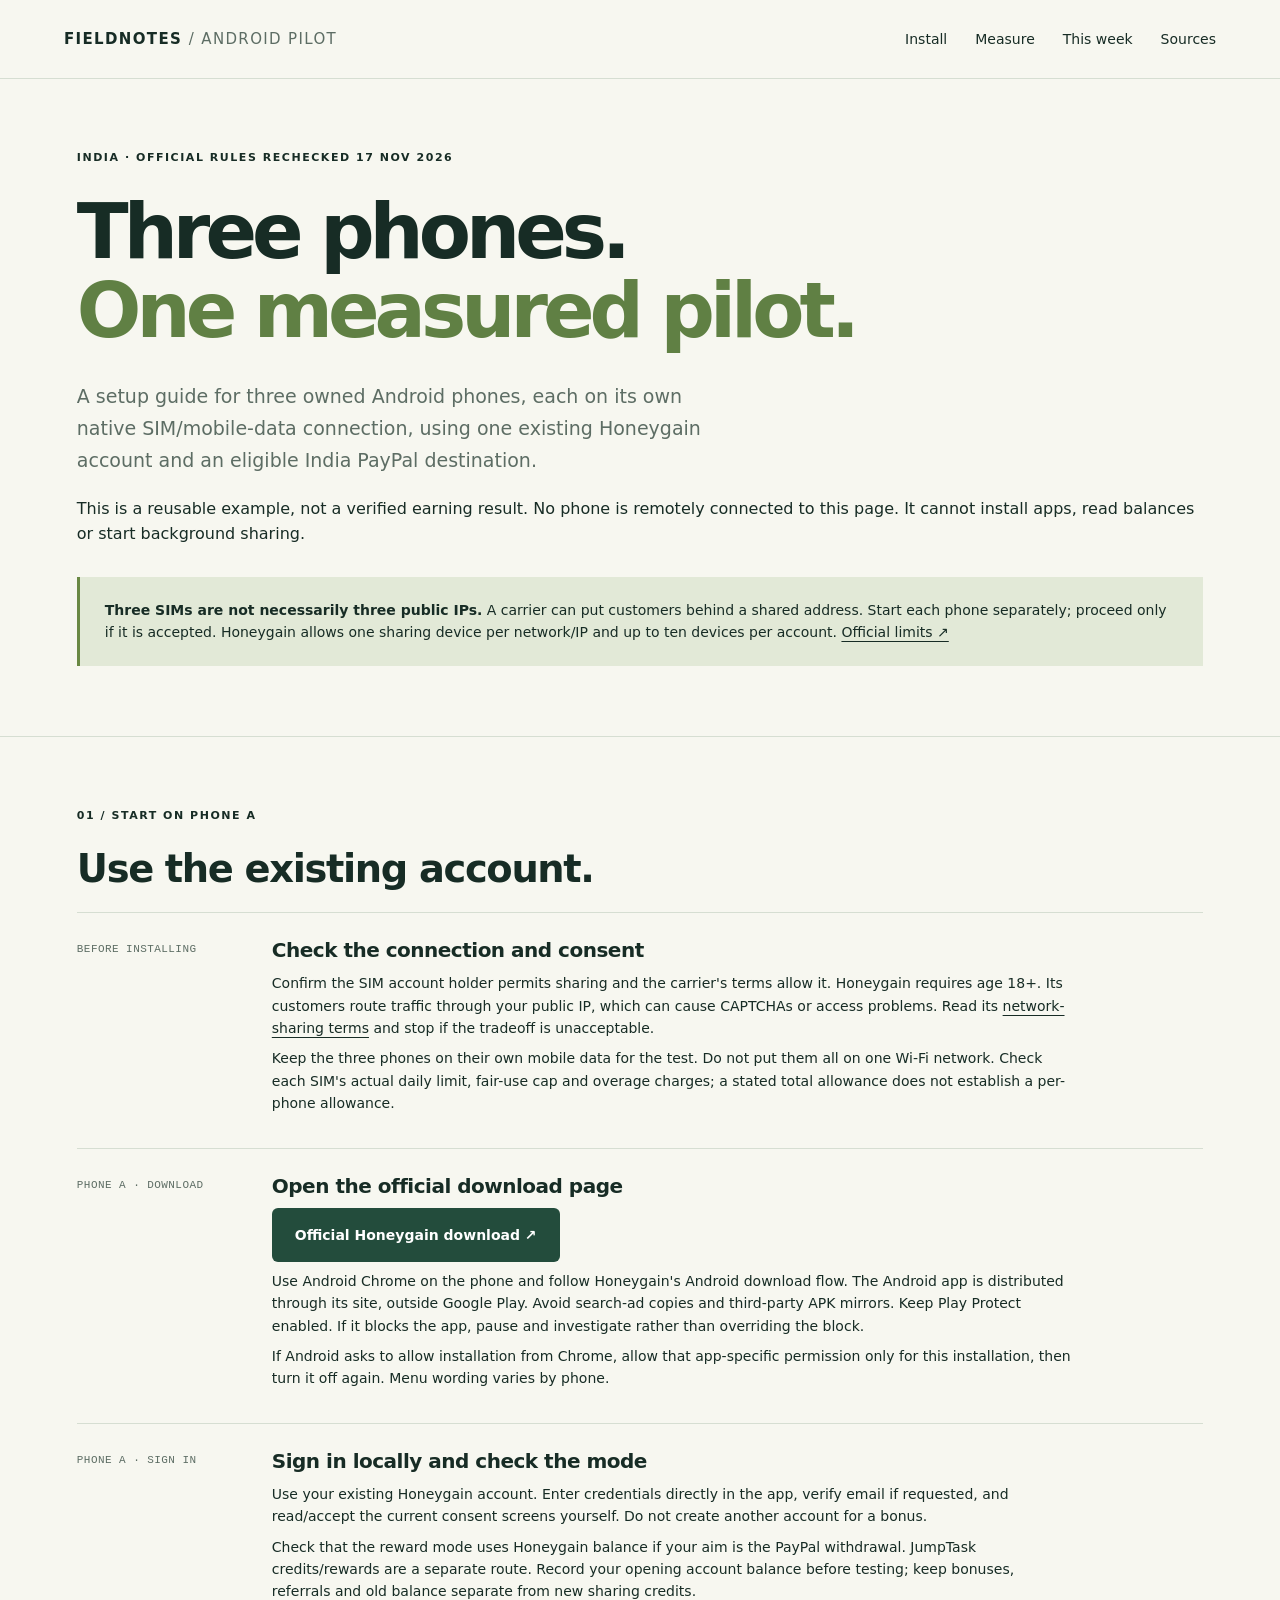
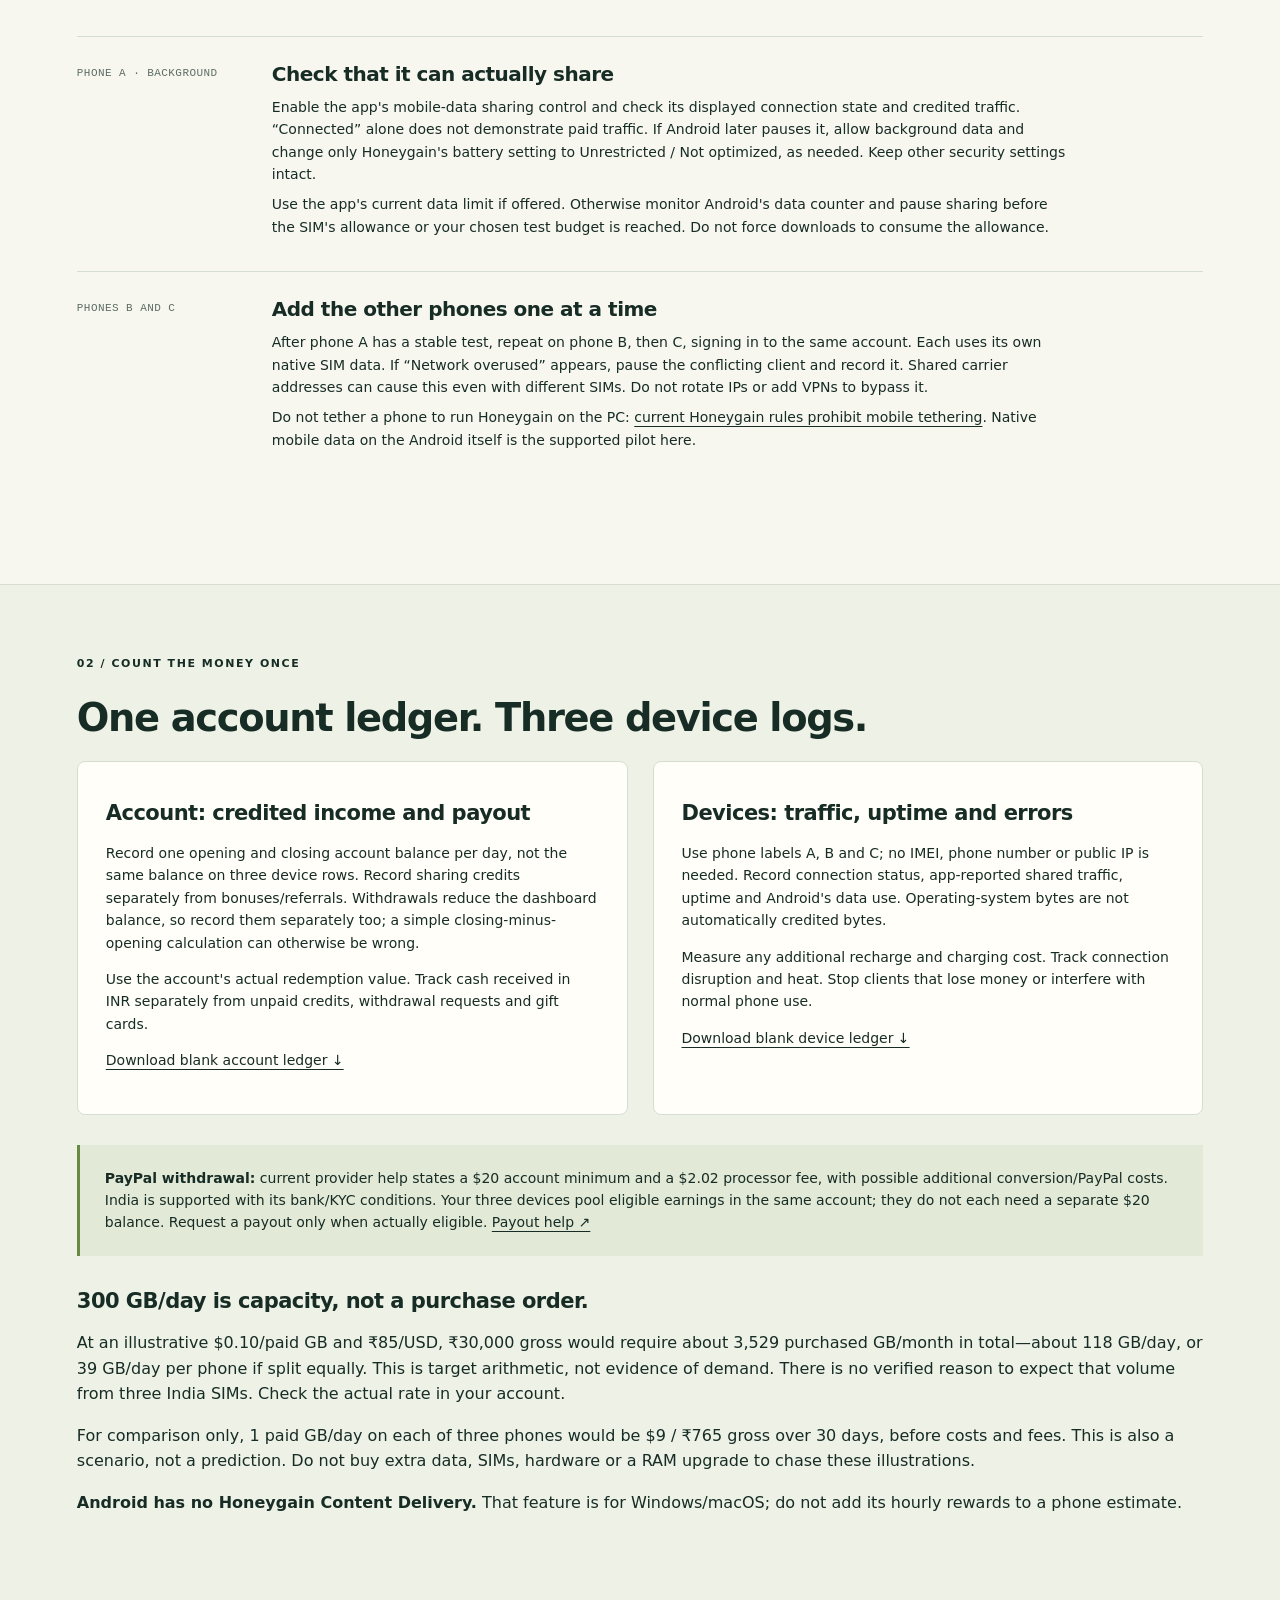
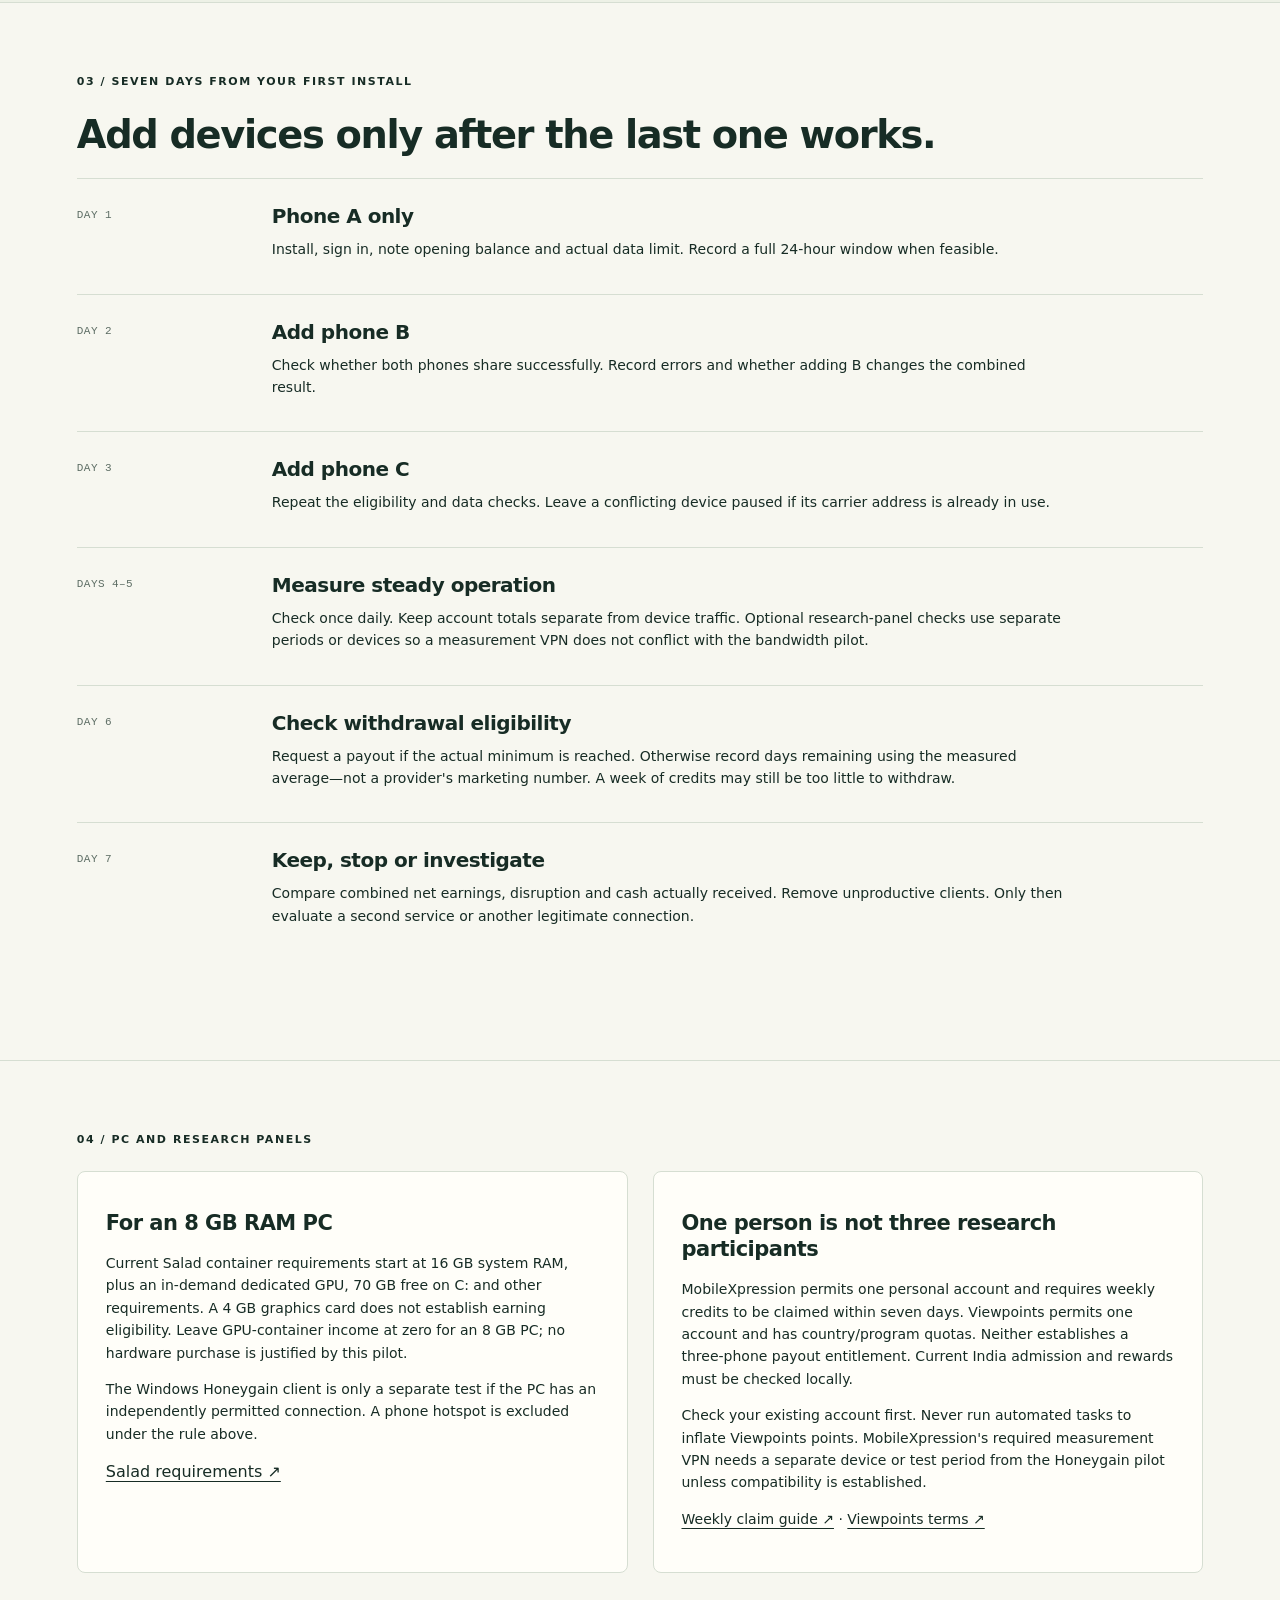
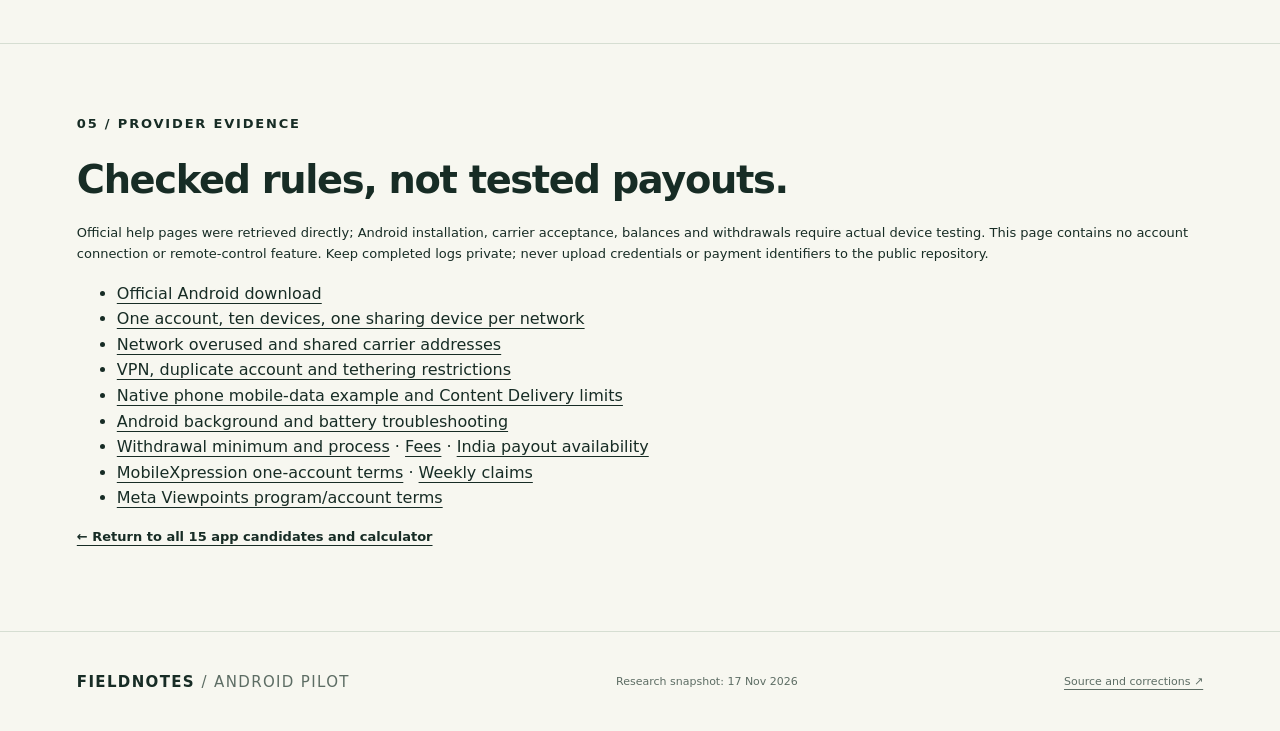
==== android-pilot.html @ 5cc28f3d "Add three-phone Android pilot and verify research-panel account rules" ====
<!doctype html>
<html lang="en">
<head>
  <meta charset="utf-8">
  <meta name="viewport" content="width=device-width,initial-scale=1">
  <meta name="description" content="A measured Honeygain pilot for three Android phones with separate SIM data connections in India.">
  <link rel="icon" href="data:,">
  <link rel="stylesheet" href="site.css">
  <title>Three Android phones · Passive Income Field Guide</title>
</head>
<body>
<a class="skip" href="#main">Skip to content</a>
<header>
  <a class="brand" href="./">FIELDNOTES <span>/ ANDROID PILOT</span></a>
  <nav aria-label="Pilot navigation"><a href="#install">Install</a><a href="#measure">Measure</a><a href="#week">This week</a><a href="#sources">Sources</a></nav>
</header>
<main id="main">
  <section class="section">
    <p class="eyebrow">INDIA · OFFICIAL RULES RECHECKED 17 NOV 2026</p>
    <h1 style="font-size:clamp(40px,6vw,76px)">Three phones.<br><em>One measured pilot.</em></h1>
    <p class="intro">A setup guide for three owned Android phones, each on its own native SIM/mobile-data connection, using one existing Honeygain account and an eligible India PayPal destination.</p>
    <p>This is a reusable example, not a verified earning result. No phone is remotely connected to this page. It cannot install apps, read balances or start background sharing.</p>
    <div class="callout"><strong>Three SIMs are not necessarily three public IPs.</strong> A carrier can put customers behind a shared address. Start each phone separately; proceed only if it is accepted. Honeygain allows one sharing device per network/IP and up to ten devices per account. <a href="https://support.honeygain.com/hc/en-us/articles/30688346556956-How-many-devices-can-I-use-and-how-do-I-manage-them">Official limits ↗</a></div>
  </section>
  <section class="section" id="install">
    <p class="eyebrow">01 / START ON PHONE A</p>
    <h2>Use the existing account.</h2>
    <ol class="timeline">
      <li><span>BEFORE INSTALLING</span><div><h3>Check the connection and consent</h3><p>Confirm the SIM account holder permits sharing and the carrier's terms allow it. Honeygain requires age 18+. Its customers route traffic through your public IP, which can cause CAPTCHAs or access problems. Read its <a href="https://www.honeygain.com/terms-of-use/">network-sharing terms</a> and stop if the tradeoff is unacceptable.</p><p>Keep the three phones on their own mobile data for the test. Do not put them all on one Wi-Fi network. Check each SIM's actual daily limit, fair-use cap and overage charges; a stated total allowance does not establish a per-phone allowance.</p></div></li>
      <li><span>PHONE A · DOWNLOAD</span><div><h3>Open the official download page</h3><p><a class="button" href="https://www.honeygain.com/download/">Official Honeygain download ↗</a></p><p>Use Android Chrome on the phone and follow Honeygain's Android download flow. The Android app is distributed through its site, outside Google Play. Avoid search-ad copies and third-party APK mirrors. Keep Play Protect enabled. If it blocks the app, pause and investigate rather than overriding the block.</p><p>If Android asks to allow installation from Chrome, allow that app-specific permission only for this installation, then turn it off again. Menu wording varies by phone.</p></div></li>
      <li><span>PHONE A · SIGN IN</span><div><h3>Sign in locally and check the mode</h3><p>Use your existing Honeygain account. Enter credentials directly in the app, verify email if requested, and read/accept the current consent screens yourself. Do not create another account for a bonus.</p><p>Check that the reward mode uses Honeygain balance if your aim is the PayPal withdrawal. JumpTask credits/rewards are a separate route. Record your opening account balance before testing; keep bonuses, referrals and old balance separate from new sharing credits.</p></div></li>
      <li><span>PHONE A · BACKGROUND</span><div><h3>Check that it can actually share</h3><p>Enable the app's mobile-data sharing control and check its displayed connection state and credited traffic. “Connected” alone does not demonstrate paid traffic. If Android later pauses it, allow background data and change only Honeygain's battery setting to Unrestricted / Not optimized, as needed. Keep other security settings intact.</p><p>Use the app's current data limit if offered. Otherwise monitor Android's data counter and pause sharing before the SIM's allowance or your chosen test budget is reached. Do not force downloads to consume the allowance.</p></div></li>
      <li><span>PHONES B AND C</span><div><h3>Add the other phones one at a time</h3><p>After phone A has a stable test, repeat on phone B, then C, signing in to the same account. Each uses its own native SIM data. If “Network overused” appears, pause the conflicting client and record it. Shared carrier addresses can cause this even with different SIMs. Do not rotate IPs or add VPNs to bypass it.</p><p>Do not tether a phone to run Honeygain on the PC: <a href="https://support.honeygain.com/hc/en-us/articles/30688524338332-How-can-I-ensure-that-my-account-will-not-be-suspended">current Honeygain rules prohibit mobile tethering</a>. Native mobile data on the Android itself is the supported pilot here.</p></div></li>
    </ol>
  </section>
  <section class="section numbers" id="measure">
    <p class="eyebrow">02 / COUNT THE MONEY ONCE</p>
    <h2>One account ledger. Three device logs.</h2>
    <div class="two-up">
      <article class="panel"><h3>Account: credited income and payout</h3><p>Record one opening and closing account balance per day, not the same balance on three device rows. Record sharing credits separately from bonuses/referrals. Withdrawals reduce the dashboard balance, so record them separately too; a simple closing-minus-opening calculation can otherwise be wrong.</p><p>Use the account's actual redemption value. Track cash received in INR separately from unpaid credits, withdrawal requests and gift cards.</p><p><a href="account-pilot-log.csv" download>Download blank account ledger ↓</a></p></article>
      <article class="panel"><h3>Devices: traffic, uptime and errors</h3><p>Use phone labels A, B and C; no IMEI, phone number or public IP is needed. Record connection status, app-reported shared traffic, uptime and Android's data use. Operating-system bytes are not automatically credited bytes.</p><p>Measure any additional recharge and charging cost. Track connection disruption and heat. Stop clients that lose money or interfere with normal phone use.</p><p><a href="device-pilot-log.csv" download>Download blank device ledger ↓</a></p></article>
    </div>
    <div class="callout"><strong>PayPal withdrawal:</strong> current provider help states a $20 account minimum and a $2.02 processor fee, with possible additional conversion/PayPal costs. India is supported with its bank/KYC conditions. Your three devices pool eligible earnings in the same account; they do not each need a separate $20 balance. Request a payout only when actually eligible. <a href="https://support.honeygain.com/hc/en-us/articles/30688365428636-How-to-request-a-payout">Payout help ↗</a></div>
    <h3 style="margin-top:32px">300 GB/day is capacity, not a purchase order.</h3>
    <p>At an illustrative $0.10/paid GB and ₹85/USD, ₹30,000 gross would require about 3,529 purchased GB/month in total—about 118 GB/day, or 39 GB/day per phone if split equally. This is target arithmetic, not evidence of demand. There is no verified reason to expect that volume from three India SIMs. Check the actual rate in your account.</p>
    <p>For comparison only, 1 paid GB/day on each of three phones would be $9 / ₹765 gross over 30 days, before costs and fees. This is also a scenario, not a prediction. Do not buy extra data, SIMs, hardware or a RAM upgrade to chase these illustrations.</p>
    <p><strong>Android has no Honeygain Content Delivery.</strong> That feature is for Windows/macOS; do not add its hourly rewards to a phone estimate.</p>
  </section>
  <section class="section" id="week">
    <p class="eyebrow">03 / SEVEN DAYS FROM YOUR FIRST INSTALL</p>
    <h2>Add devices only after the last one works.</h2>
    <ol class="timeline">
      <li><span>DAY 1</span><div><h3>Phone A only</h3><p>Install, sign in, note opening balance and actual data limit. Record a full 24-hour window when feasible.</p></div></li>
      <li><span>DAY 2</span><div><h3>Add phone B</h3><p>Check whether both phones share successfully. Record errors and whether adding B changes the combined result.</p></div></li>
      <li><span>DAY 3</span><div><h3>Add phone C</h3><p>Repeat the eligibility and data checks. Leave a conflicting device paused if its carrier address is already in use.</p></div></li>
      <li><span>DAYS 4–5</span><div><h3>Measure steady operation</h3><p>Check once daily. Keep account totals separate from device traffic. Optional research-panel checks use separate periods or devices so a measurement VPN does not conflict with the bandwidth pilot.</p></div></li>
      <li><span>DAY 6</span><div><h3>Check withdrawal eligibility</h3><p>Request a payout if the actual minimum is reached. Otherwise record days remaining using the measured average—not a provider's marketing number. A week of credits may still be too little to withdraw.</p></div></li>
      <li><span>DAY 7</span><div><h3>Keep, stop or investigate</h3><p>Compare combined net earnings, disruption and cash actually received. Remove unproductive clients. Only then evaluate a second service or another legitimate connection.</p></div></li>
    </ol>
  </section>
  <section class="section">
    <p class="eyebrow">04 / PC AND RESEARCH PANELS</p>
    <div class="two-up">
      <article class="panel"><h3>For an 8 GB RAM PC</h3><p>Current Salad container requirements start at 16 GB system RAM, plus an in-demand dedicated GPU, 70 GB free on C: and other requirements. A 4 GB graphics card does not establish earning eligibility. Leave GPU-container income at zero for an 8 GB PC; no hardware purchase is justified by this pilot.</p><p>The Windows Honeygain client is only a separate test if the PC has an independently permitted connection. A phone hotspot is excluded under the rule above.</p><a href="https://support.salad.com/guides/getting-jobs/getting-container-jobs/">Salad requirements ↗</a></article>
      <article class="panel"><h3>One person is not three research participants</h3><p>MobileXpression permits one personal account and requires weekly credits to be claimed within seven days. Viewpoints permits one account and has country/program quotas. Neither establishes a three-phone payout entitlement. Current India admission and rewards must be checked locally.</p><p>Check your existing account first. Never run automated tasks to inflate Viewpoints points. MobileXpression's required measurement VPN needs a separate device or test period from the Honeygain pilot unless compatibility is established.</p><p><a href="https://www.mobilexpression.com/membership-guide">Weekly claim guide ↗</a> · <a href="https://www.facebook.com/help/viewpoints/tos">Viewpoints terms ↗</a></p></article>
    </div>
  </section>
  <section class="section methodology" id="sources">
    <p class="eyebrow">05 / PROVIDER EVIDENCE</p><h2>Checked rules, not tested payouts.</h2>
    <p>Official help pages were retrieved directly; Android installation, carrier acceptance, balances and withdrawals require actual device testing. This page contains no account connection or remote-control feature. Keep completed logs private; never upload credentials or payment identifiers to the public repository.</p>
    <ul>
      <li><a href="https://www.honeygain.com/download/">Official Android download</a></li>
      <li><a href="https://support.honeygain.com/hc/en-us/articles/30688346556956-How-many-devices-can-I-use-and-how-do-I-manage-them">One account, ten devices, one sharing device per network</a></li>
      <li><a href="https://support.honeygain.com/hc/en-us/articles/30688404694428-Error-Network-overused">Network overused and shared carrier addresses</a></li>
      <li><a href="https://support.honeygain.com/hc/en-us/articles/30688524338332-How-can-I-ensure-that-my-account-will-not-be-suspended">VPN, duplicate account and tethering restrictions</a></li>
      <li><a href="https://support.honeygain.com/hc/en-us/articles/30688341894428-How-to-increase-earnings">Native phone mobile-data example and Content Delivery limits</a></li>
      <li><a href="https://support.honeygain.com/hc/en-us/articles/30688473491612-Android-device-stopped-sharing-bandwidth">Android background and battery troubleshooting</a></li>
      <li><a href="https://support.honeygain.com/hc/en-us/articles/30688365428636-How-to-request-a-payout">Withdrawal minimum and process</a> · <a href="https://support.honeygain.com/hc/en-us/articles/30688387290268-What-are-the-payout-fees">Fees</a> · <a href="https://support.honeygain.com/hc/en-us/articles/30688348432028-Which-countries-can-get-PayPal-payouts">India payout availability</a></li>
      <li><a href="https://www.mobilexpression.com/common/termsofservice-v3">MobileXpression one-account terms</a> · <a href="https://www.mobilexpression.com/membership-guide">Weekly claims</a></li>
      <li><a href="https://www.facebook.com/help/viewpoints/tos">Meta Viewpoints program/account terms</a></li>
    </ul>
    <p><a class="text-link" href="./">← Return to all 15 app candidates and calculator</a></p>
  </section>
</main>
<footer><div class="brand">FIELDNOTES <span>/ ANDROID PILOT</span></div><p>Research snapshot: 17 Nov 2026</p><a href="https://github.com/sandeshbagmare/passive-income-field-guide">Source and corrections ↗</a></footer>
</body>
</html>
---- site.css ----
:root{--paper:#f7f7f0;--ink:#172c25;--muted:#5d6d64;--line:#d6ded2;--green:#234c3c;--lime:#d4f28c;--white:#fffef9;--orange:#a45629}*{box-sizing:border-box}html{scroll-behavior:smooth;scroll-padding-top:30px}body{margin:0;background:var(--paper);color:var(--ink);font:16px/1.6 system-ui,-apple-system,BlinkMacSystemFont,'Segoe UI',sans-serif}a{color:inherit;text-underline-offset:4px}a:hover{text-decoration-thickness:2px}button,input,select{font:inherit}button,a,input,select,summary{outline-offset:5px}button:focus-visible,a:focus-visible,input:focus-visible,select:focus-visible,summary:focus-visible{outline:3px solid #b76525}.skip{position:absolute;top:-80px;padding:12px;background:white;z-index:5}.skip:focus{top:10px}header{max-width:1440px;margin:auto;padding:27px 5%;display:flex;align-items:center;justify-content:space-between;gap:20px;border-bottom:1px solid var(--line)}.brand{font-weight:850;letter-spacing:.09em;font-size:15px;text-decoration:none}.brand span{font-weight:400;color:var(--muted)}nav{display:flex;gap:28px;font-size:14px}nav a,.repo{text-decoration:none}.repo{font-size:13px;border:1px solid var(--line);border-radius:25px;padding:8px 15px}main{max-width:1440px;margin:auto}.hero{padding:86px 6% 72px;position:relative;overflow:hidden}.eyebrow{font-size:11px;letter-spacing:.14em;font-weight:750;margin:0 0 22px}.dot{display:inline-block;width:7px;height:7px;border-radius:50%;background:#5c8b38;margin-right:8px}h1{font-size:clamp(54px,7.6vw,108px);line-height:1.04;font-weight:550;letter-spacing:-.065em;margin:25px 0 30px;position:relative;z-index:1}h1 em{font:inherit;color:#608044;font-style:normal}.intro{font-size:19px;line-height:1.7;max-width:660px;color:var(--muted)}.hero-bottom{display:flex;gap:30px;align-items:center;margin-top:35px}.button{display:inline-block;background:var(--green);color:#fff;padding:16px 23px;border-radius:6px;text-decoration:none;font-size:14px;font-weight:650}.hero-bottom p{font-size:12px;color:var(--muted)}.hero-index{position:absolute;right:7%;top:130px;font-family:Georgia,serif;font-size:260px;line-height:1;color:#dce7ca;transform:rotate(-8deg);z-index:0}.hero-index span{display:block;font:10px/1.5 monospace;letter-spacing:.16em;text-align:center;color:#728363;margin-top:20px}.verdict{background:var(--green);color:var(--white);padding:44px 6%;display:grid;grid-template-columns:1fr 1.1fr;gap:60px}.verdict .eyebrow{color:var(--lime)}h2{font-size:clamp(28px,3vw,40px);line-height:1.2;font-weight:550;letter-spacing:-.035em;margin:0 0 20px}.verdict h2{font-size:32px}.verdict p{font-size:15px;margin:0 0 15px}.section{padding:70px 6%;border-bottom:1px solid var(--line)}.section-heading{display:flex;justify-content:space-between;gap:35px;align-items:flex-end;margin-bottom:25px}.section-heading p:not(.eyebrow){font-size:13px;color:var(--muted);margin-bottom:20px}.controls{padding:20px 0;display:flex;gap:20px;align-items:end;border-top:1px solid var(--line)}.search-label{font-size:12px;font-weight:650;min-width:230px}.search-label input{display:block;margin-top:5px;width:100%;border:1px solid var(--line);padding:11px;background:var(--white);border-radius:6px;font-size:14px}fieldset{border:0;padding:0;margin:0}legend{font-size:12px;font-weight:650;margin-bottom:5px}.filters{display:flex;flex-wrap:wrap;gap:7px}.filters button{padding:10px 13px;border:1px solid var(--line);border-radius:6px;background:transparent;cursor:pointer;font-size:12px}.filters button.active{background:var(--green);color:white;border-color:var(--green)}.small{font-size:12px;color:var(--muted)}.app-grid{display:grid;grid-template-columns:repeat(3,minmax(0,1fr));gap:17px;align-items:start}.app-card{background:var(--white);border:1px solid var(--line);border-radius:8px;padding:24px}.app-card[hidden]{display:none}.card-top{display:flex;justify-content:space-between;align-items:center}.card-number{font:13px monospace;color:#829180}.badge{font-size:10px;text-transform:uppercase;letter-spacing:.06em;padding:5px 9px;border-radius:20px;font-weight:750}.pilot{background:#deefc4;color:#315321}.conditional{background:#e3ede5;color:#325442}.watchlist{background:#f4e7c9;color:#78551c}.exclude{background:#eee5df;color:#744934}.category{font-size:10px;letter-spacing:.04em;color:var(--muted);text-transform:uppercase;margin-top:23px}h3{font-size:21px;line-height:1.25;font-weight:650;letter-spacing:-.025em;margin:10px 0 16px}.app-card p{font-size:13px}.app-card .eligibility{font-size:12px;border-left:2px solid var(--line);padding-left:12px}.app-card details{border-top:1px solid var(--line);margin-top:20px;padding-top:15px}.app-card summary{font-size:12px;font-weight:650;cursor:pointer}.app-card h4{font-size:12px;text-transform:uppercase;letter-spacing:.06em;margin:22px 0 7px}.app-card ol,.app-card ul{padding-left:20px;font-size:12px}.app-card li{margin-bottom:8px}.app-card .sources{padding-left:15px;overflow-wrap:anywhere}.evidence{color:var(--muted)}.numbers{background:#edf1e6}.calc-grid{display:grid;grid-template-columns:1.1fr 1fr;gap:35px}.input-grid{display:grid;grid-template-columns:1fr 1fr;gap:15px}.input-grid label{font-size:12px;font-weight:650}.input-grid input,.input-grid select{display:block;width:100%;min-width:0;padding:11px;border:1px solid #c8d4bf;background:var(--white);border-radius:5px;margin-top:5px;font-size:14px}.calc-output{background:var(--green);color:white;border-radius:9px;padding:32px;align-self:start}.calc-output .eyebrow{color:var(--lime)}.big-number{font-size:clamp(38px,5vw,68px);line-height:1.15;letter-spacing:-.04em;overflow-wrap:anywhere}.calc-output p{font-size:13px}.calc-output .small{color:#d5dfcc}dl div{display:flex;justify-content:space-between;gap:10px;border-bottom:1px solid #52705e;padding:10px 0;font-size:13px}dd{margin:0;white-space:nowrap;font-weight:650}.calc-note{padding-top:12px;color:var(--lime)}.three-up{display:grid;grid-template-columns:repeat(3,minmax(0,1fr));gap:30px;margin-top:38px}.three-up article{border-top:1px solid #bfcdb6;padding-top:20px}.three-up h3{font-size:18px}.three-up p,.three-up a{font-size:13px}.callout{margin-top:30px;padding:22px 25px;background:#e2e9d7;border-left:3px solid #698843;font-size:14px}.timeline{list-style:none;padding:0;margin:10px 0 30px}.timeline li{display:grid;grid-template-columns:170px 1fr;border-top:1px solid var(--line);padding:25px 0;gap:25px}.timeline li>span{font:11px/2 monospace;letter-spacing:.04em;color:var(--muted)}.timeline h3{margin:0 0 9px;font-size:20px}.timeline p{margin:0 0 8px;font-size:14px;max-width:800px}.timeline small{font-size:12px;color:#587340}.text-link{font-weight:650}.two-up{display:grid;grid-template-columns:1fr 1fr;gap:25px}.panel{background:var(--white);border:1px solid var(--line);border-radius:8px;padding:28px}.panel p,.panel li{font-size:14px}.panel ul{padding-left:20px}.panel li{margin-bottom:9px}.table-scroll{overflow-x:auto;margin-top:25px}table{width:100%;border-collapse:collapse;text-align:left;font-size:13px;min-width:640px}caption{text-align:left;font-size:12px;color:var(--muted);margin-bottom:15px}th{background:#e6ecde;font-size:12px;font-weight:700}td,th{padding:18px;vertical-align:top;border:1px solid var(--line)}td:first-child{font-weight:650;width:21%}.methodology p{font-size:13px}.methodology a{overflow-wrap:anywhere}footer{max-width:1440px;margin:auto;padding:30px 6%;display:flex;gap:20px;align-items:center;justify-content:space-between}footer p,footer>a{font-size:11px;color:var(--muted)}@media(min-width:1200px){.hero .intro{max-width:680px}}@media(max-width:1000px){.hero-index{opacity:.5;right:4%;font-size:200px}.app-grid{grid-template-columns:repeat(2,minmax(0,1fr))}.controls{align-items:stretch;flex-direction:column}.search-label{max-width:420px}.verdict{gap:30px}.repo{display:none}.section-heading{align-items:start}.calc-grid{gap:25px}.hero .intro{position:relative;z-index:1}.three-up{gap:20px}}@media(max-width:680px){header{padding:20px 6%;flex-wrap:wrap;gap:16px}nav{gap:20px;font-size:12px;width:100%;justify-content:space-between}.hero{padding-top:48px;padding-bottom:40px}.hero-index{display:none}.intro{font-size:16px}.hero-bottom{gap:16px;align-items:start;flex-direction:column}.hero-bottom p{margin:0}.verdict{grid-template-columns:1fr;gap:12px;padding-top:35px;padding-bottom:25px}.verdict h2{font-size:29px}.section{padding-top:44px;padding-bottom:44px}.section-heading{display:block}.section-heading h2{margin-bottom:10px}.section-heading p:not(.eyebrow){margin:10px 0}.eyebrow{margin-bottom:16px}.app-grid,.calc-grid,.three-up,.two-up{grid-template-columns:1fr}.app-card{padding:22px}.filters button{padding:9px 10px}.input-grid{gap:12px}.calc-output{padding:25px}.timeline li{grid-template-columns:1fr;gap:8px}.timeline h3{font-size:19px}.panel{padding:23px}footer{flex-direction:column;align-items:start;gap:10px}footer p{margin:0}.callout{padding:18px}.section-heading br{display:none}}@media(prefers-reduced-motion:reduce){html{scroll-behavior:auto}}@media print{header,nav,.controls,.hero-index,footer{display:none}.section,.hero{padding:20px 0}.app-grid{grid-template-columns:1fr 1fr}.app-card{break-inside:avoid}.calc-grid{display:block}.numbers,.verdict,.calc-output{background:white;color:black}a{color:black}.app-card details{display:block}}
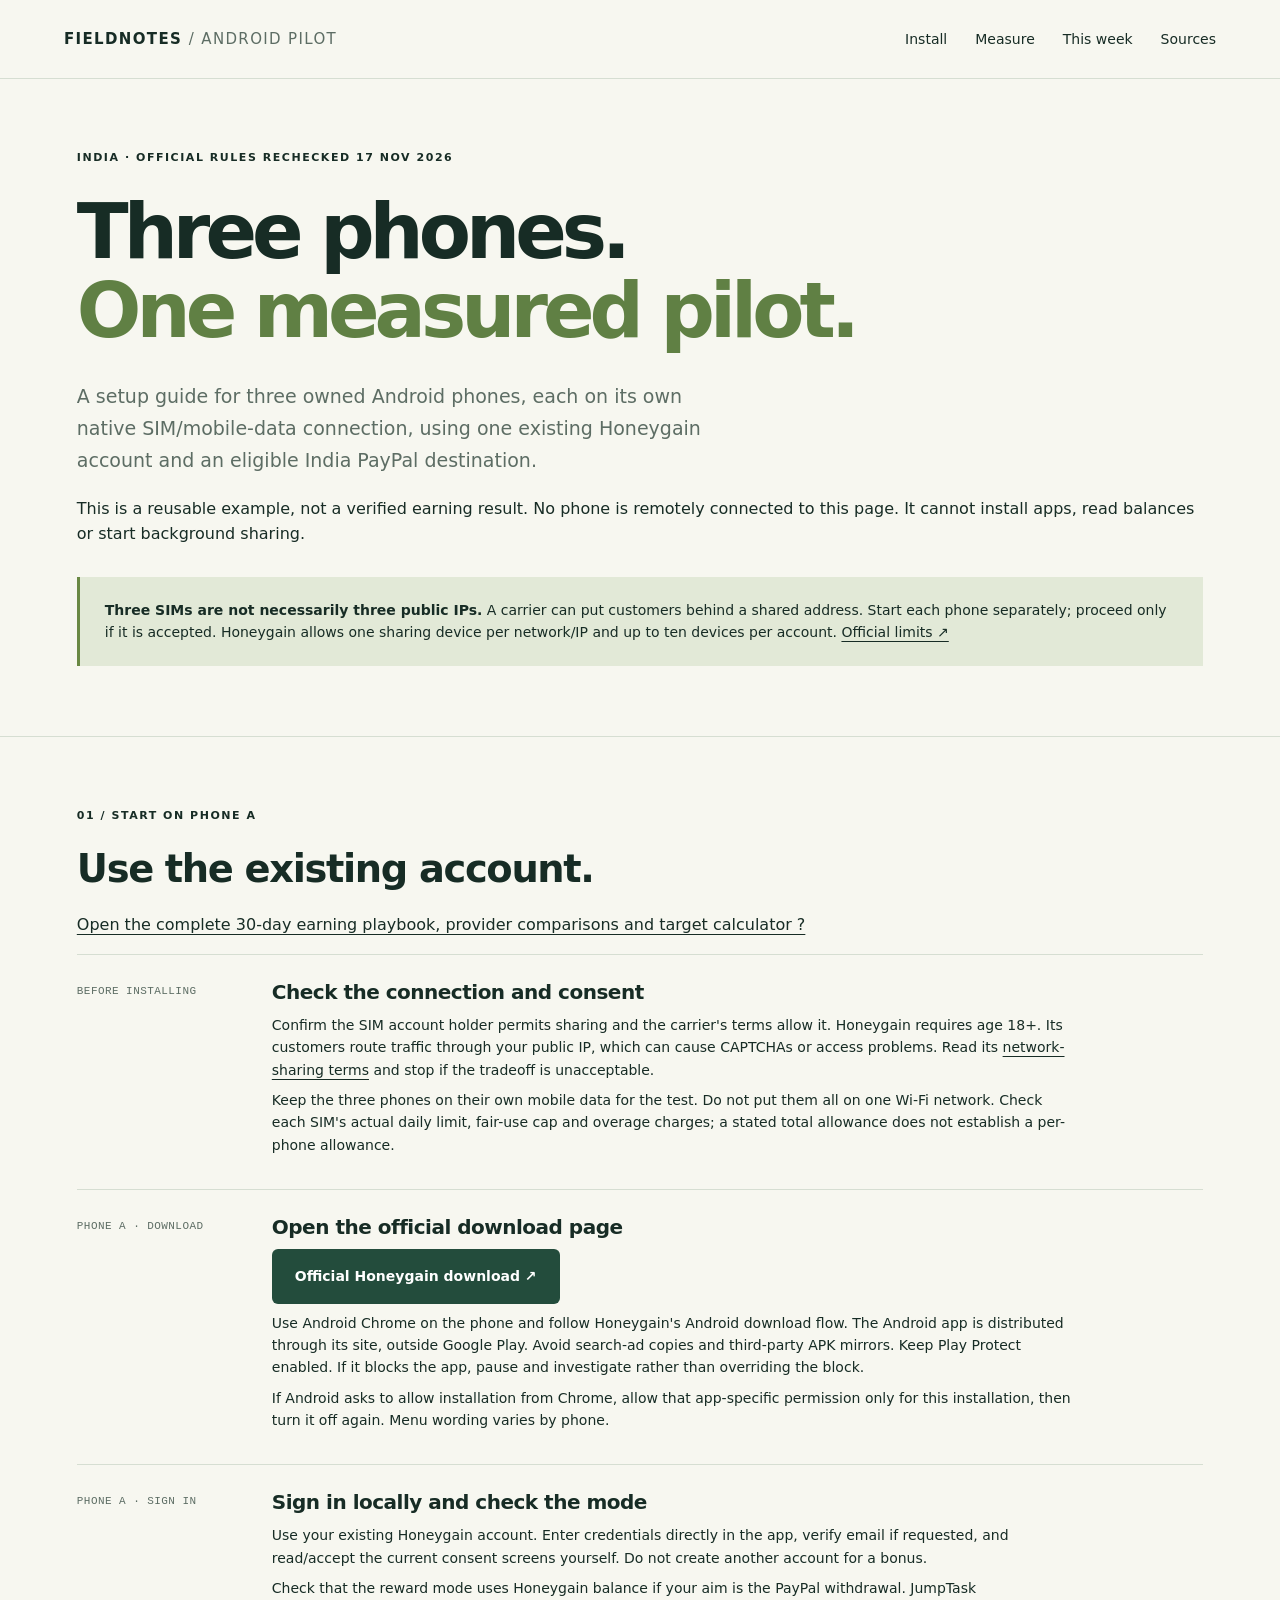
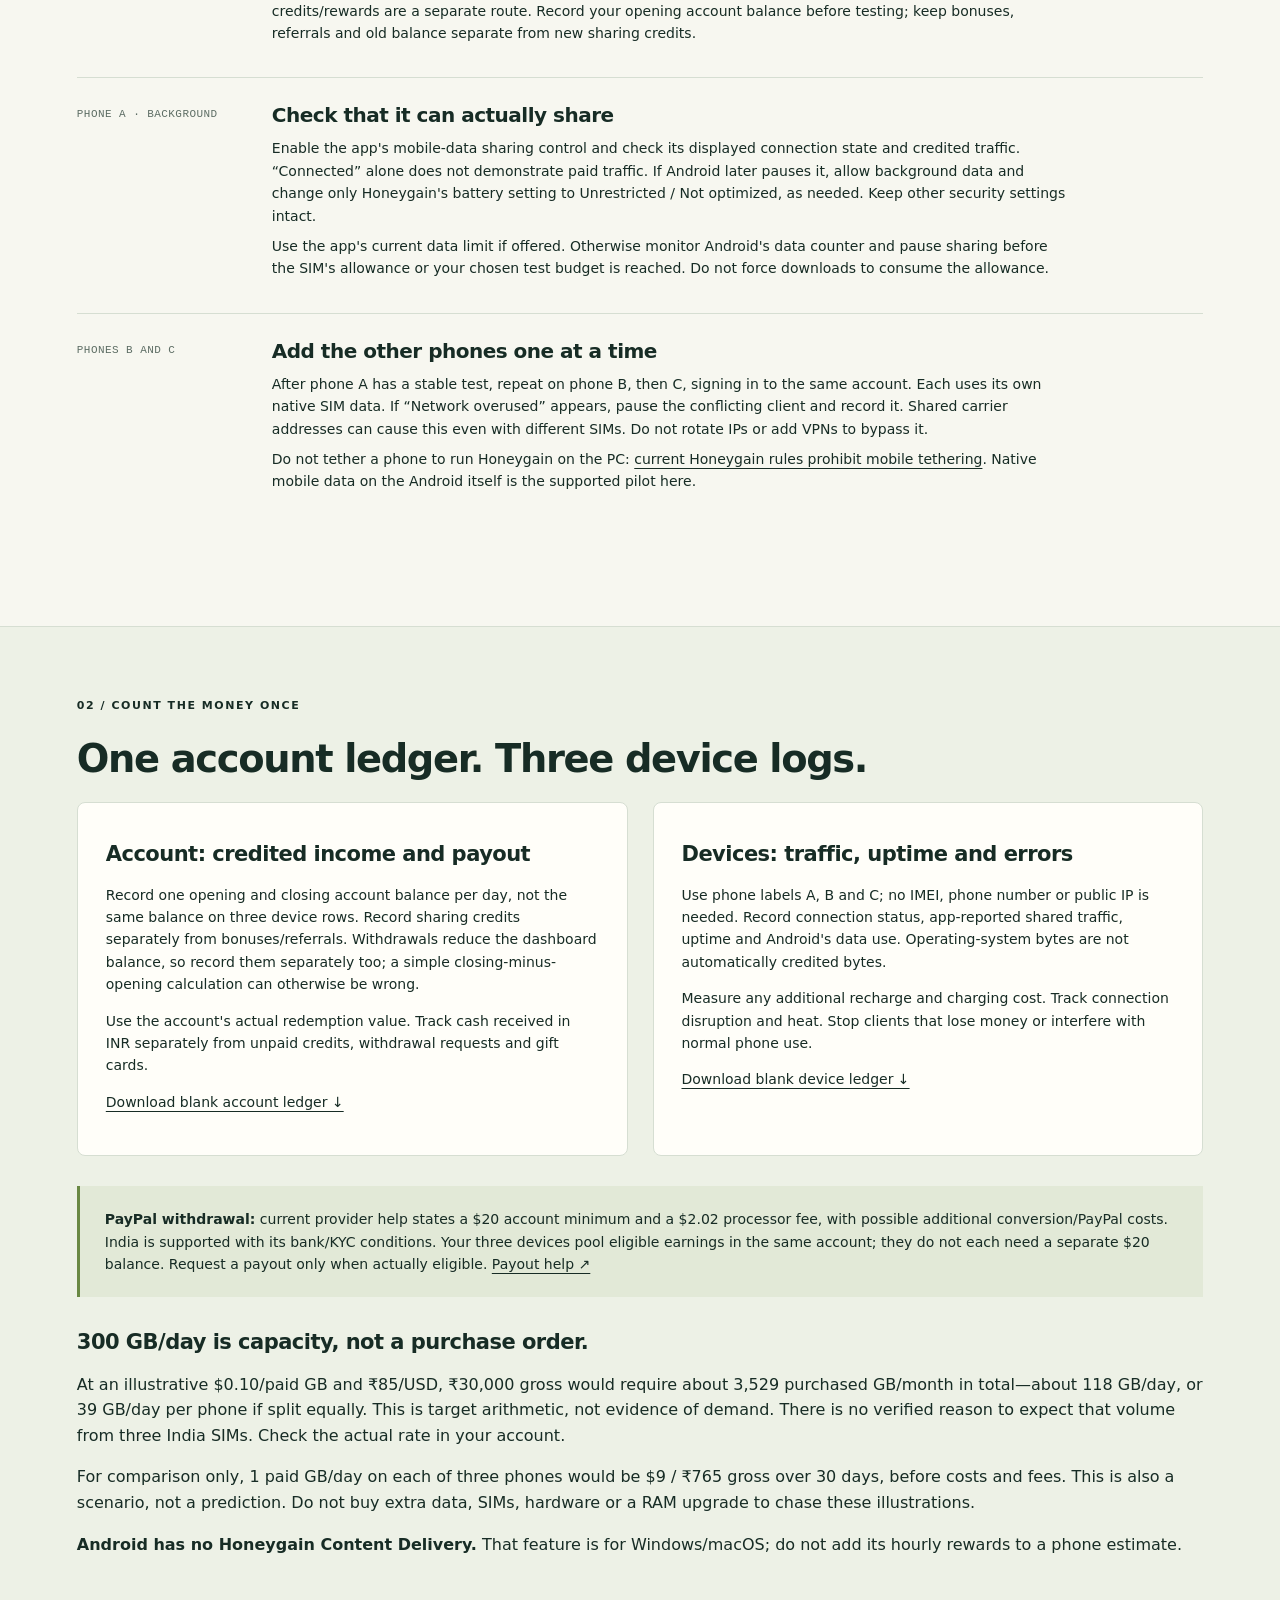
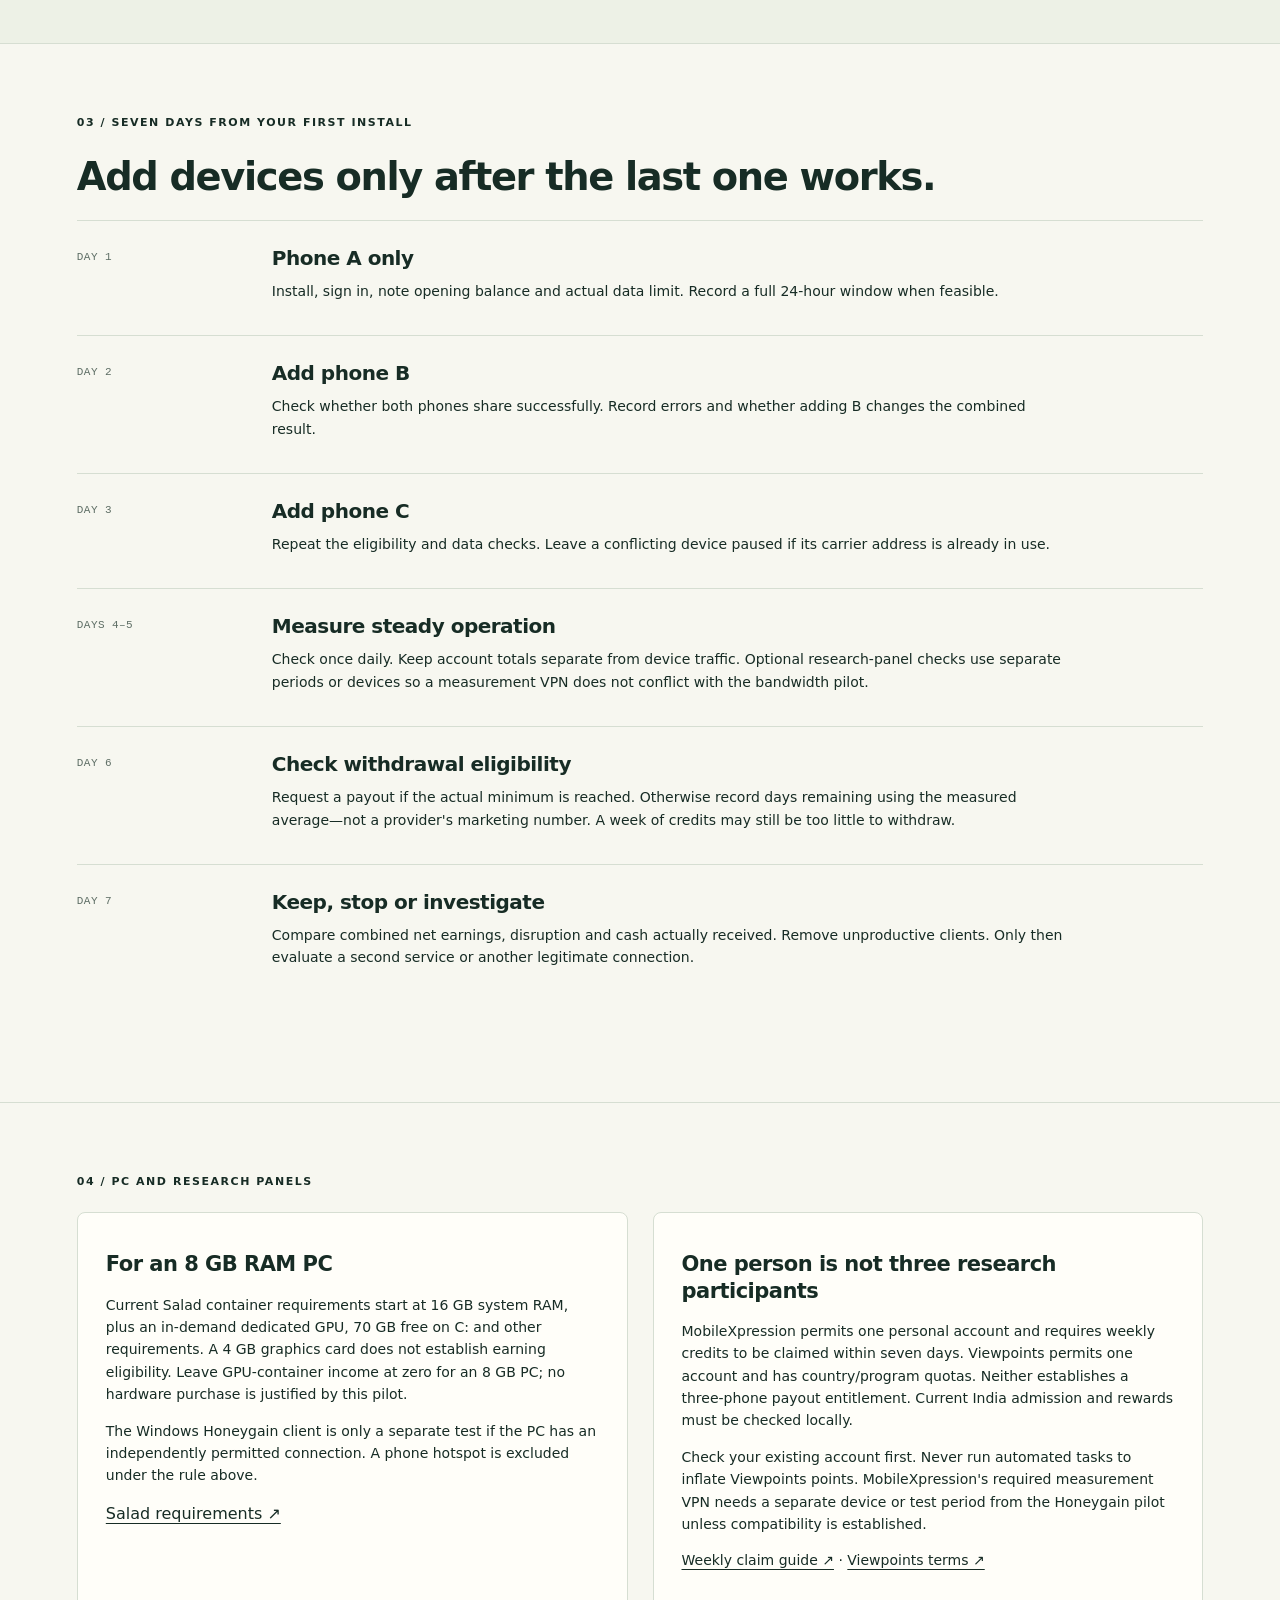
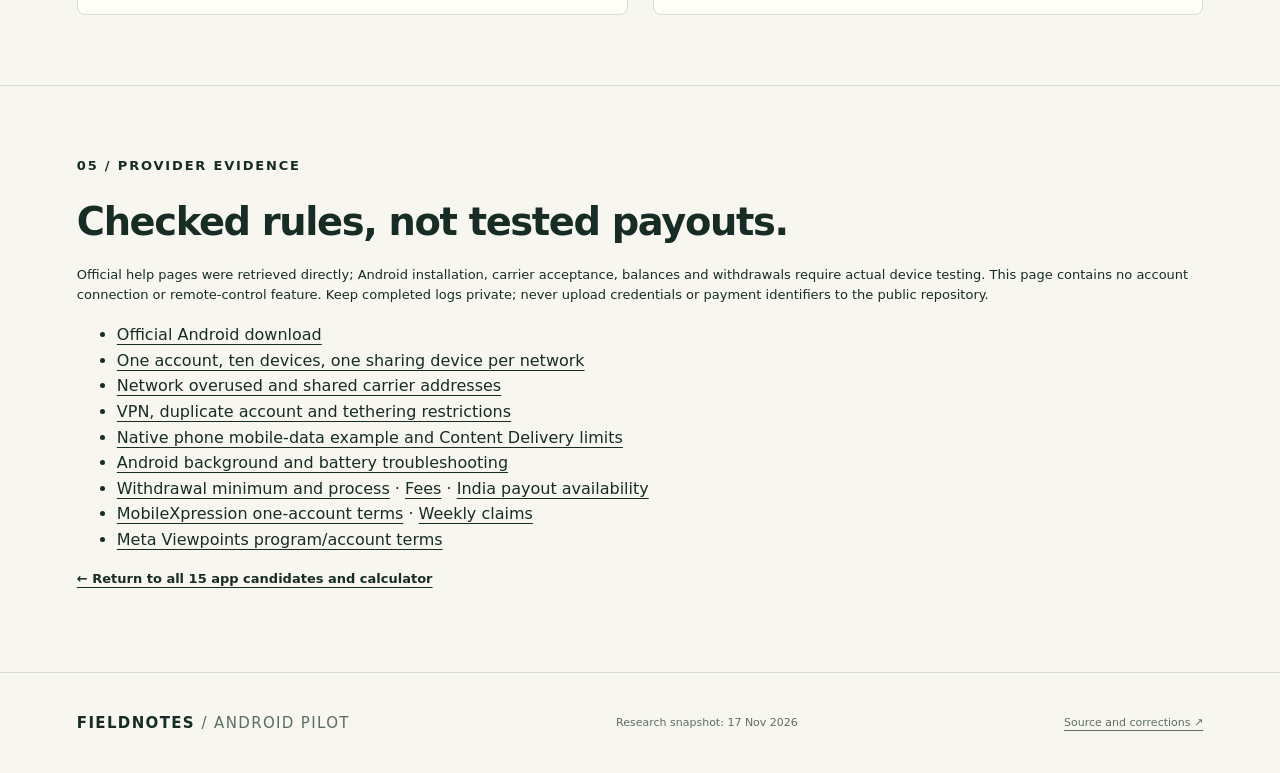
==== commit 6ecf1d37: "Publish detailed internet-income playbook with target calculator and 30-day plan" ====
--- a/android-pilot.html
+++ b/android-pilot.html
@@ -11,7 +11,7 @@
 <body>
 <a class="skip" href="#main">Skip to content</a>
 <header>
-  <a class="brand" href="./">FIELDNOTES <span>/ ANDROID PILOT</span></a>
+  <a class="brand" href="internet-income-plan.html">FIELDNOTES <span>/ ANDROID PILOT</span></a>
   <nav aria-label="Pilot navigation"><a href="#install">Install</a><a href="#measure">Measure</a><a href="#week">This week</a><a href="#sources">Sources</a></nav>
 </header>
 <main id="main">
@@ -24,7 +24,7 @@
   </section>
   <section class="section" id="install">
     <p class="eyebrow">01 / START ON PHONE A</p>
-    <h2>Use the existing account.</h2>
+    <h2>Use the existing account.</h2><p><a href="internet-income-plan.html">Open the complete 30-day earning playbook, provider comparisons and target calculator ?</a></p>
     <ol class="timeline">
       <li><span>BEFORE INSTALLING</span><div><h3>Check the connection and consent</h3><p>Confirm the SIM account holder permits sharing and the carrier's terms allow it. Honeygain requires age 18+. Its customers route traffic through your public IP, which can cause CAPTCHAs or access problems. Read its <a href="https://www.honeygain.com/terms-of-use/">network-sharing terms</a> and stop if the tradeoff is unacceptable.</p><p>Keep the three phones on their own mobile data for the test. Do not put them all on one Wi-Fi network. Check each SIM's actual daily limit, fair-use cap and overage charges; a stated total allowance does not establish a per-phone allowance.</p></div></li>
       <li><span>PHONE A · DOWNLOAD</span><div><h3>Open the official download page</h3><p><a class="button" href="https://www.honeygain.com/download/">Official Honeygain download ↗</a></p><p>Use Android Chrome on the phone and follow Honeygain's Android download flow. The Android app is distributed through its site, outside Google Play. Avoid search-ad copies and third-party APK mirrors. Keep Play Protect enabled. If it blocks the app, pause and investigate rather than overriding the block.</p><p>If Android asks to allow installation from Chrome, allow that app-specific permission only for this installation, then turn it off again. Menu wording varies by phone.</p></div></li>
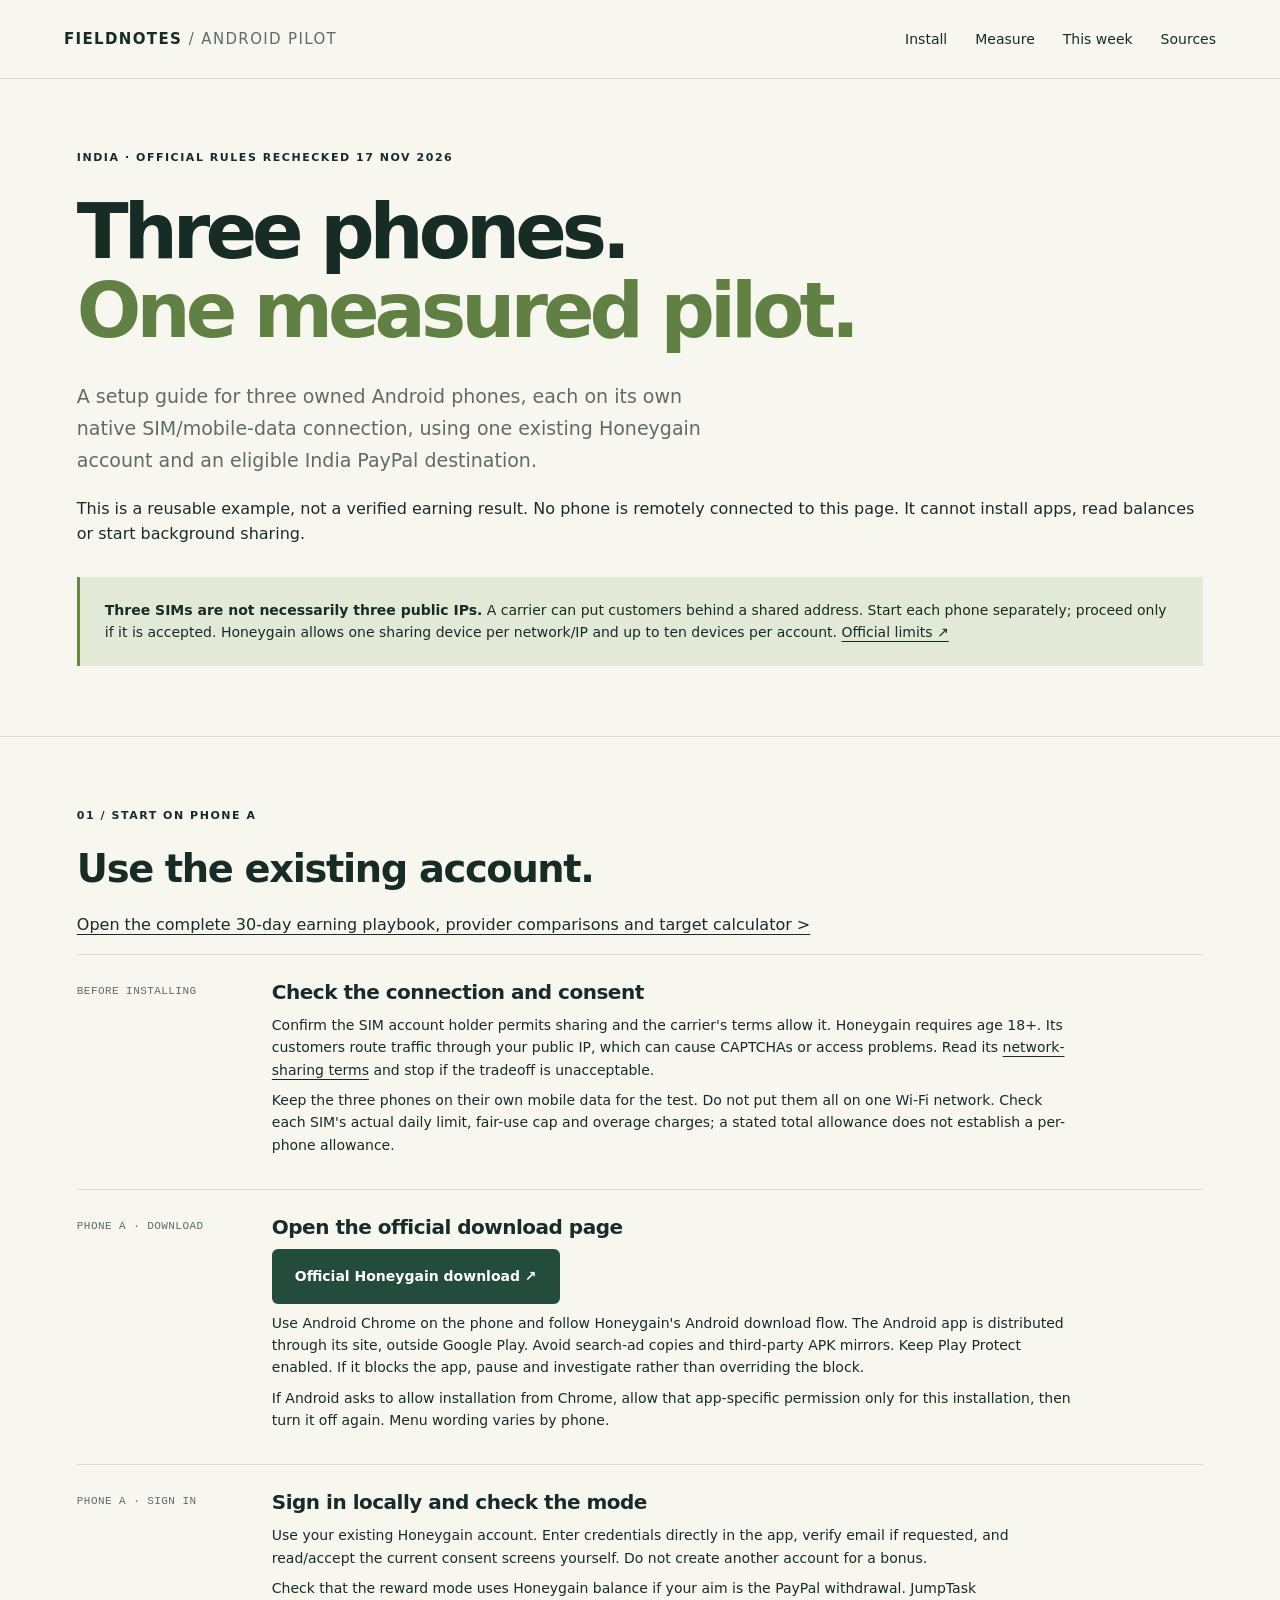
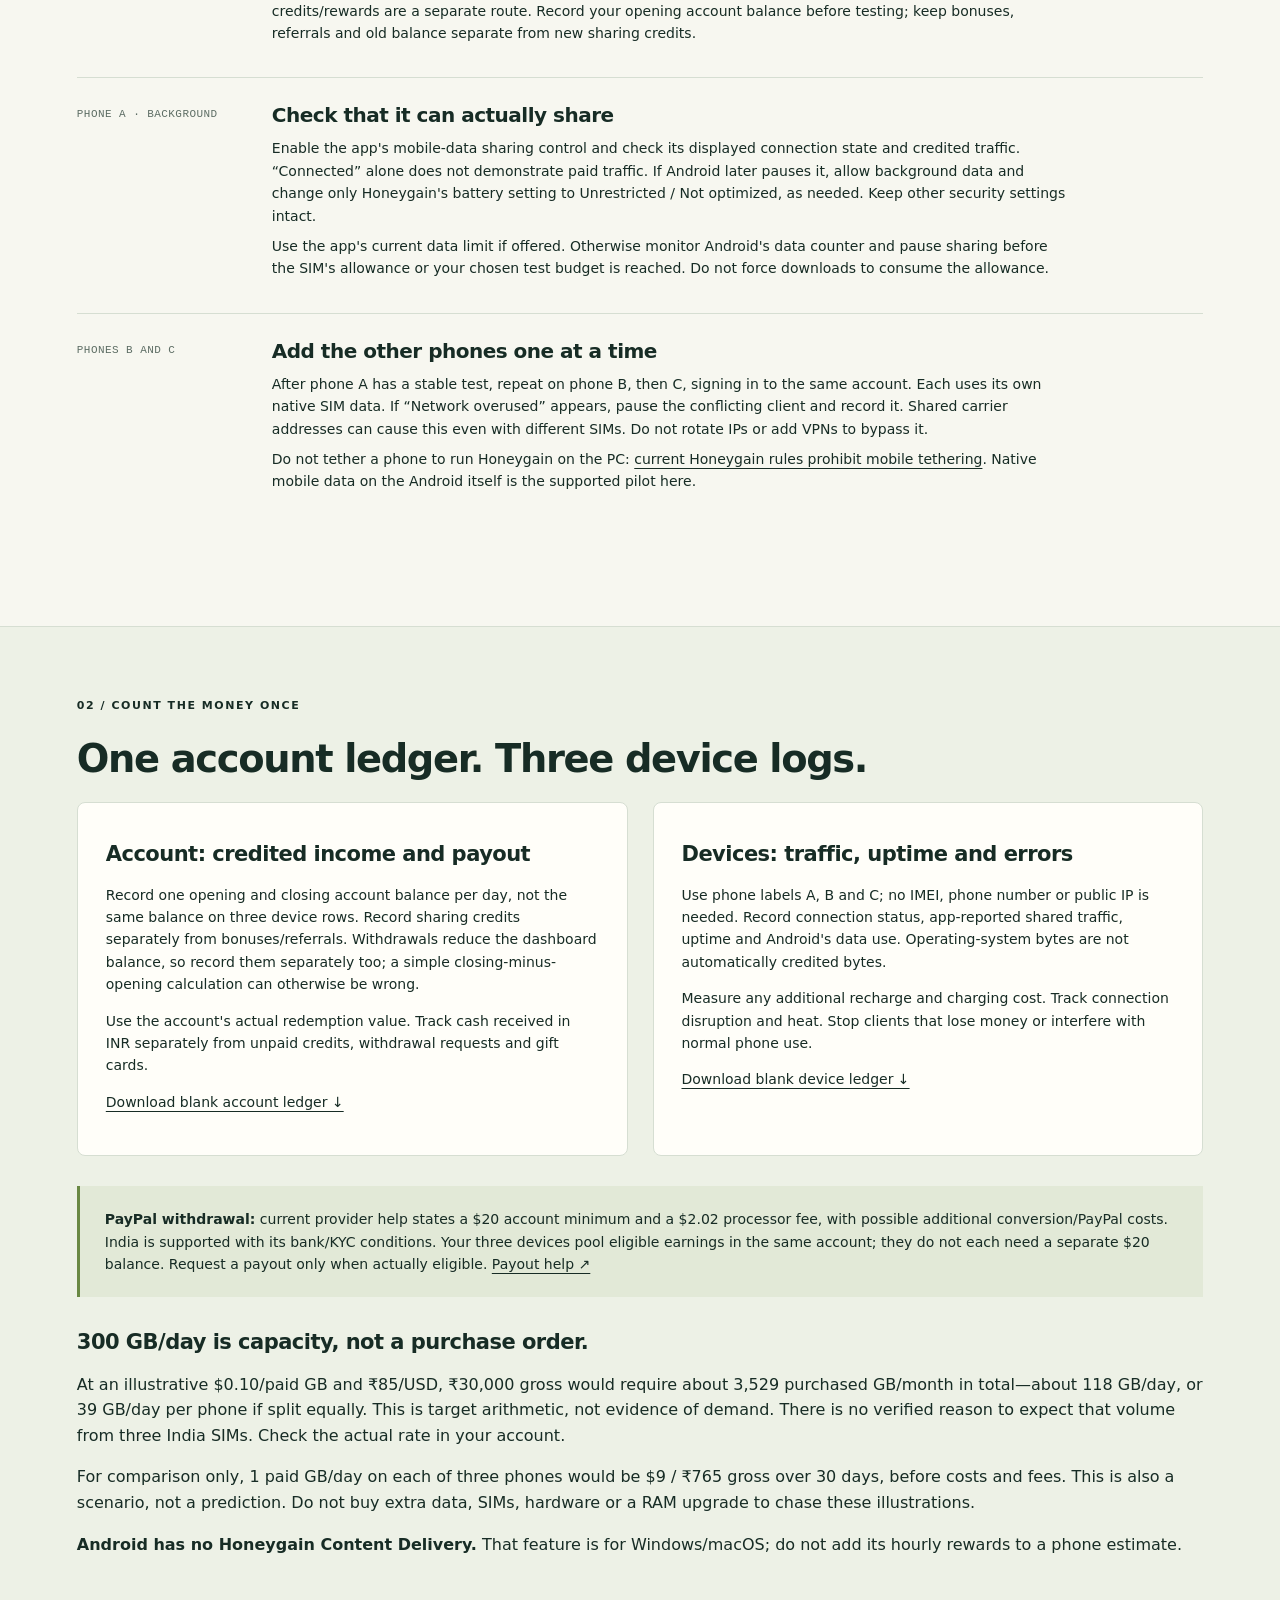
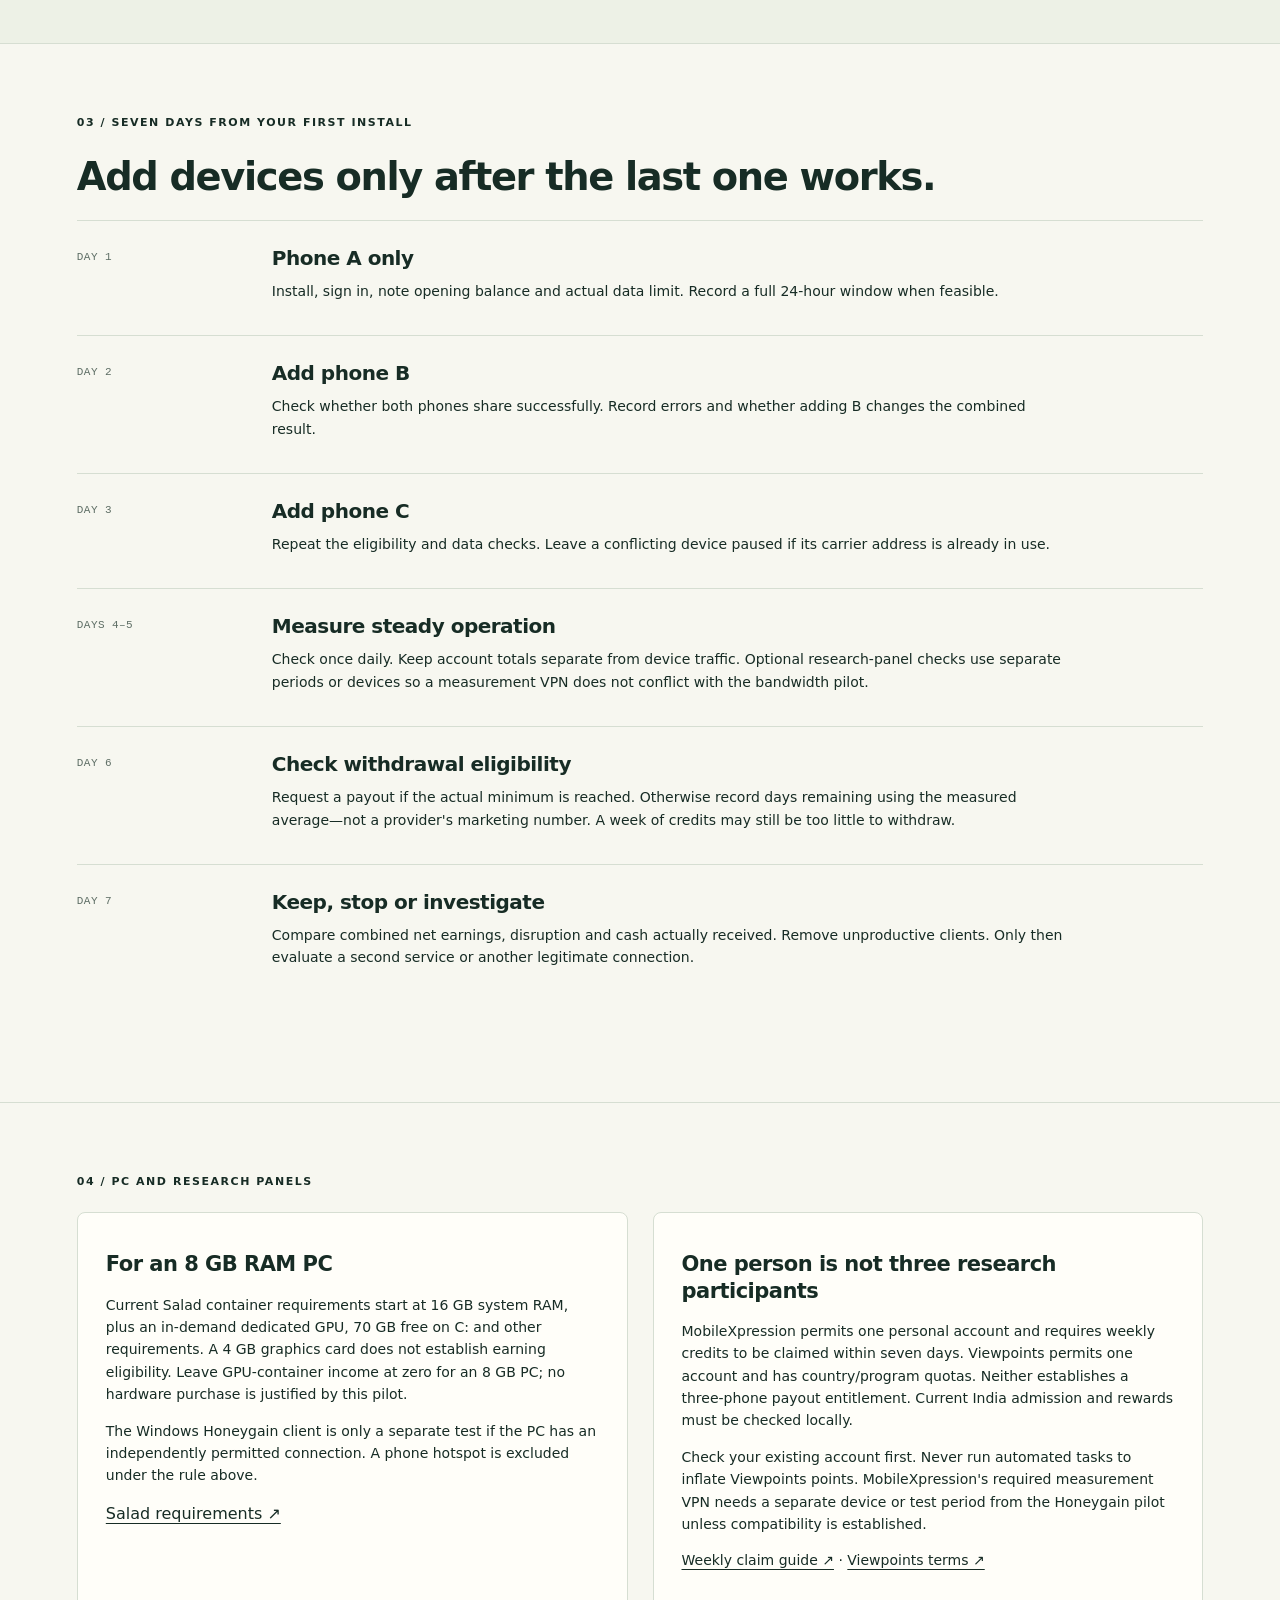
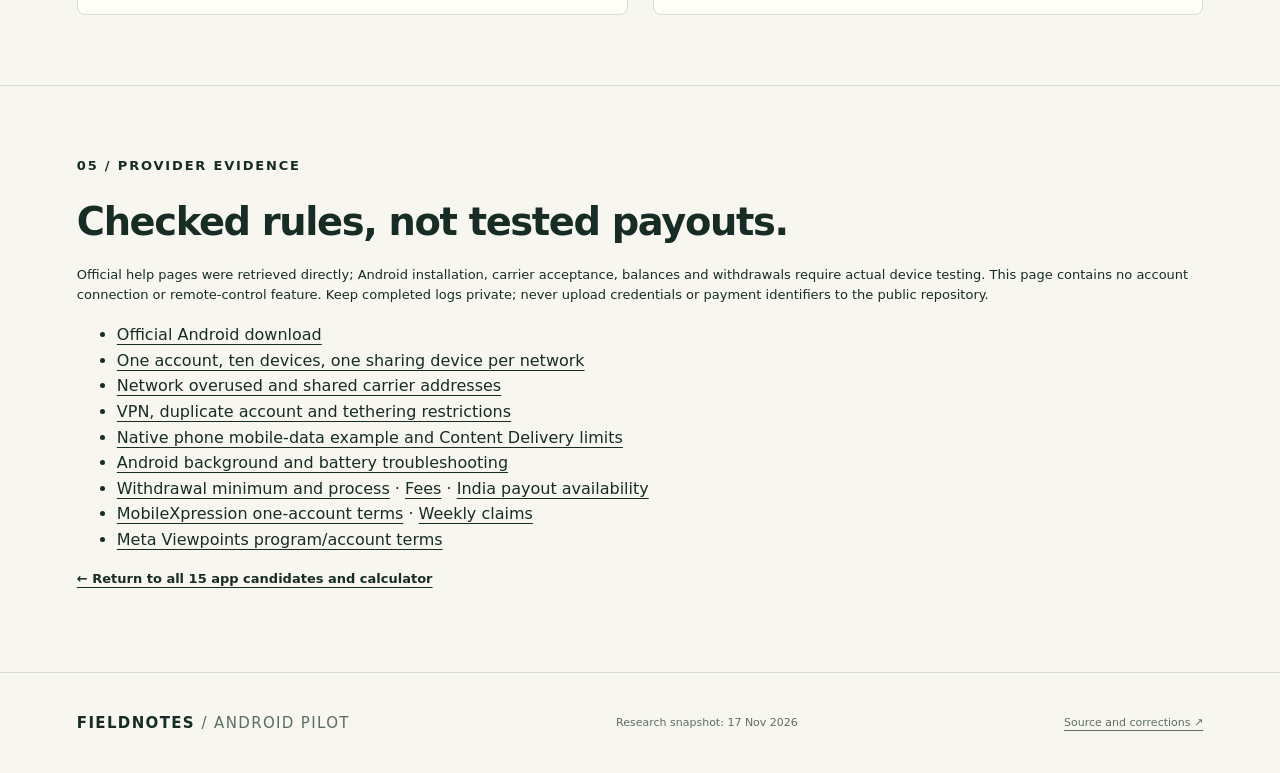
==== commit 72a7da7f: "Polish full playbook link on Android setup page" ====
--- a/android-pilot.html
+++ b/android-pilot.html
@@ -24,7 +24,7 @@
   </section>
   <section class="section" id="install">
     <p class="eyebrow">01 / START ON PHONE A</p>
-    <h2>Use the existing account.</h2><p><a href="internet-income-plan.html">Open the complete 30-day earning playbook, provider comparisons and target calculator ?</a></p>
+    <h2>Use the existing account.</h2><p><a href="internet-income-plan.html">Open the complete 30-day earning playbook, provider comparisons and target calculator &gt;</a></p>
     <ol class="timeline">
       <li><span>BEFORE INSTALLING</span><div><h3>Check the connection and consent</h3><p>Confirm the SIM account holder permits sharing and the carrier's terms allow it. Honeygain requires age 18+. Its customers route traffic through your public IP, which can cause CAPTCHAs or access problems. Read its <a href="https://www.honeygain.com/terms-of-use/">network-sharing terms</a> and stop if the tradeoff is unacceptable.</p><p>Keep the three phones on their own mobile data for the test. Do not put them all on one Wi-Fi network. Check each SIM's actual daily limit, fair-use cap and overage charges; a stated total allowance does not establish a per-phone allowance.</p></div></li>
       <li><span>PHONE A · DOWNLOAD</span><div><h3>Open the official download page</h3><p><a class="button" href="https://www.honeygain.com/download/">Official Honeygain download ↗</a></p><p>Use Android Chrome on the phone and follow Honeygain's Android download flow. The Android app is distributed through its site, outside Google Play. Avoid search-ad copies and third-party APK mirrors. Keep Play Protect enabled. If it blocks the app, pause and investigate rather than overriding the block.</p><p>If Android asks to allow installation from Chrome, allow that app-specific permission only for this installation, then turn it off again. Menu wording varies by phone.</p></div></li>
